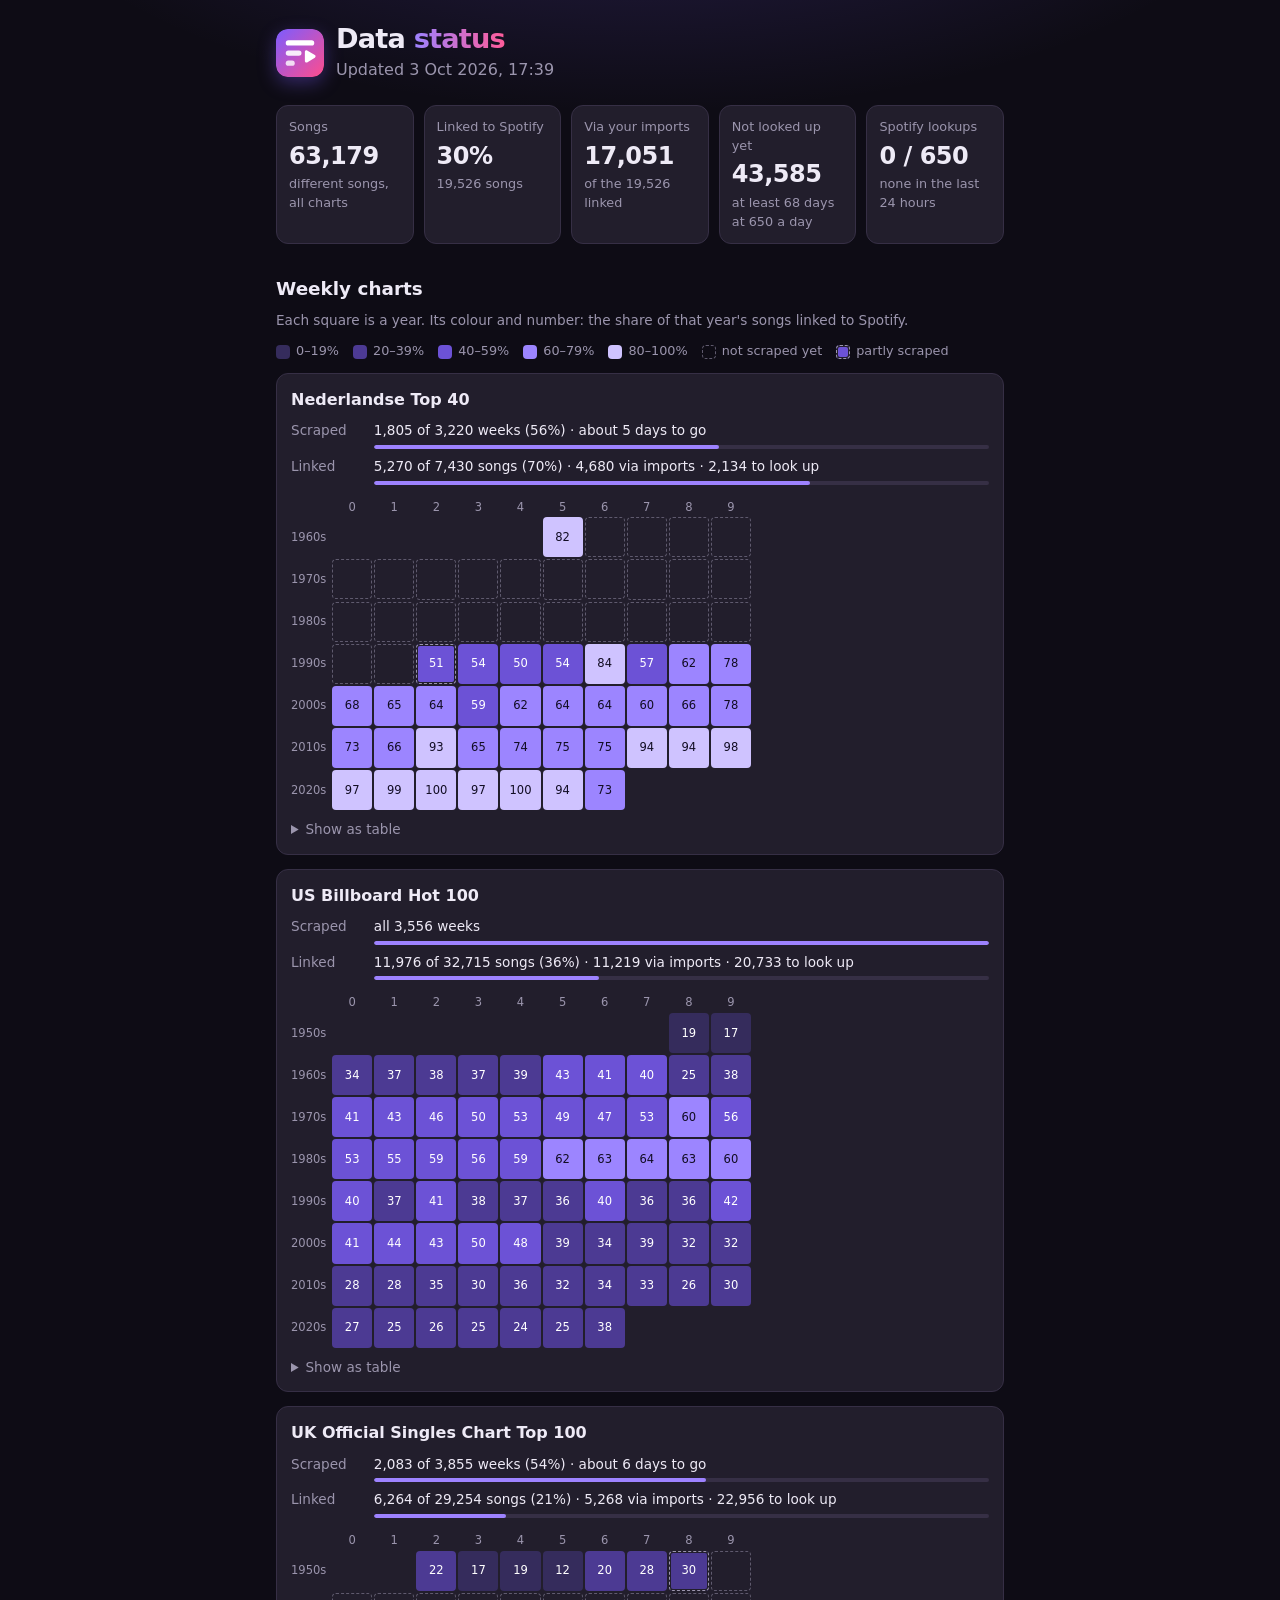
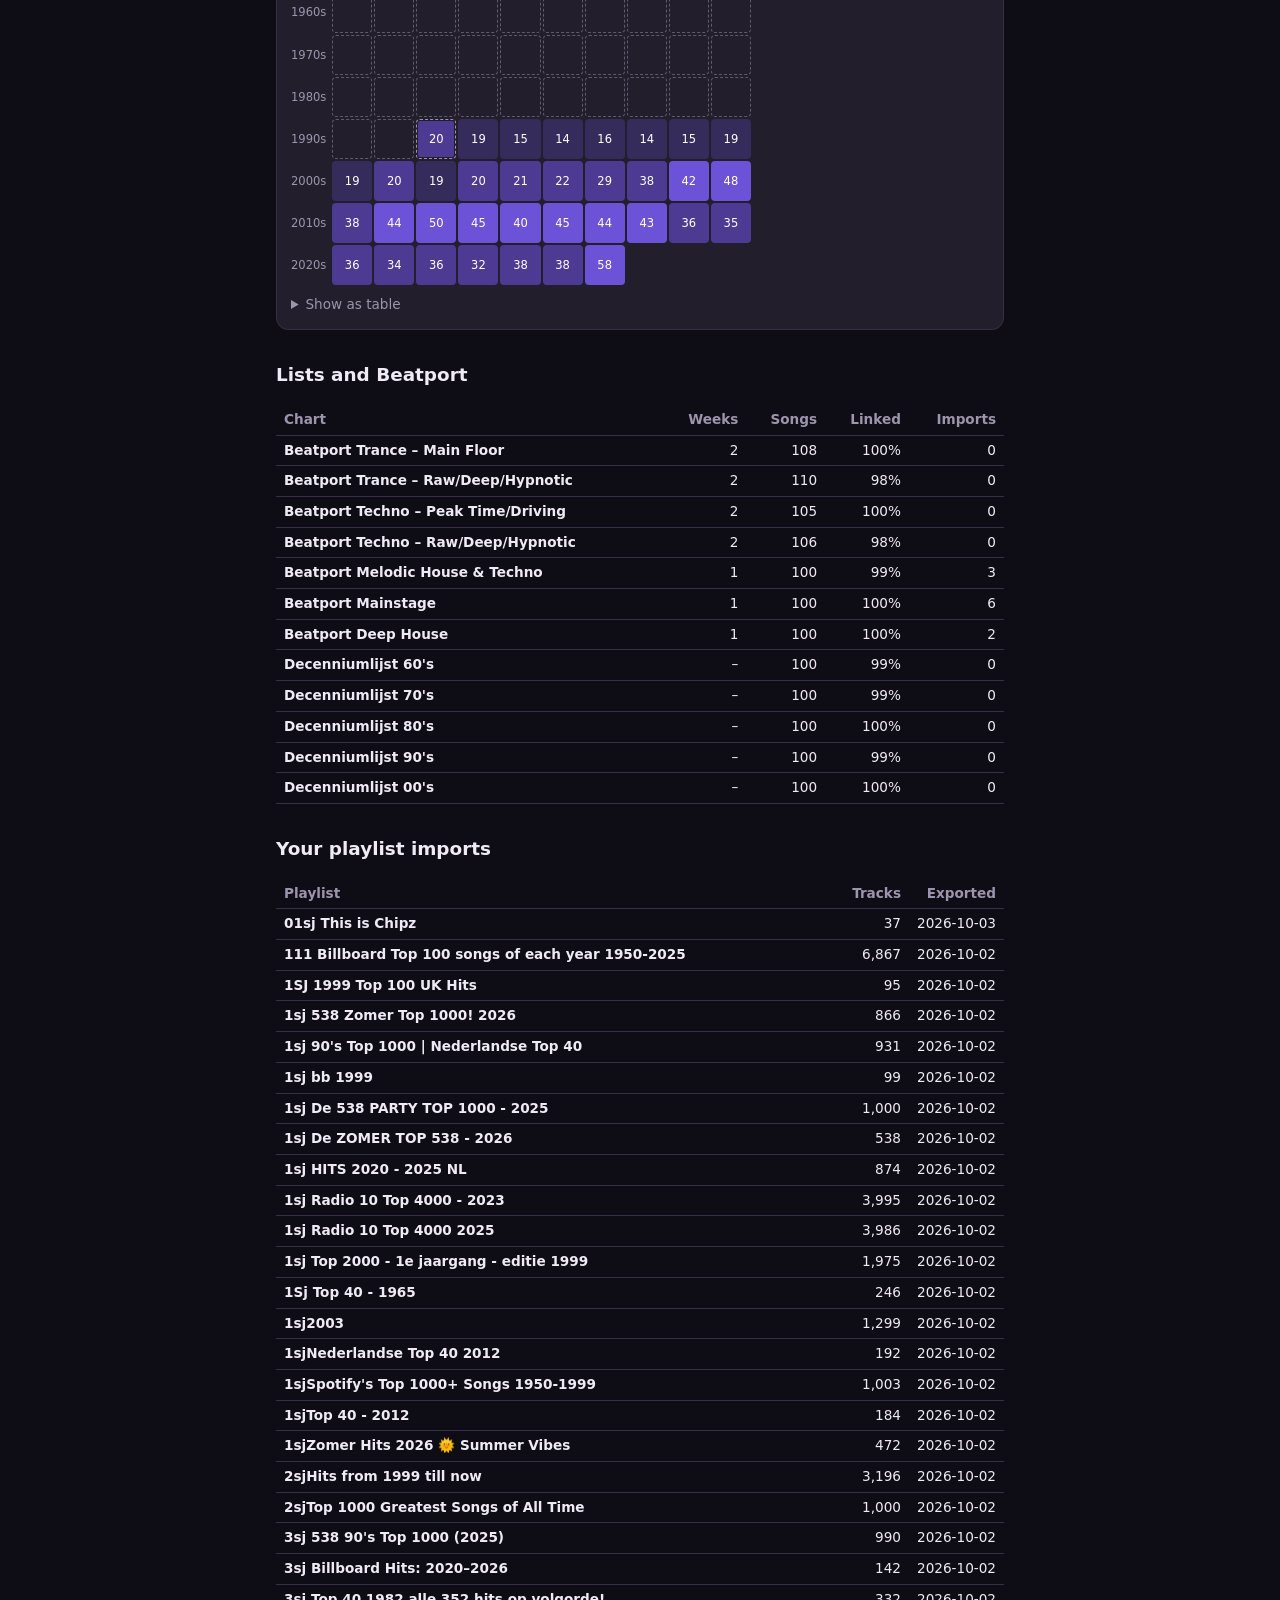
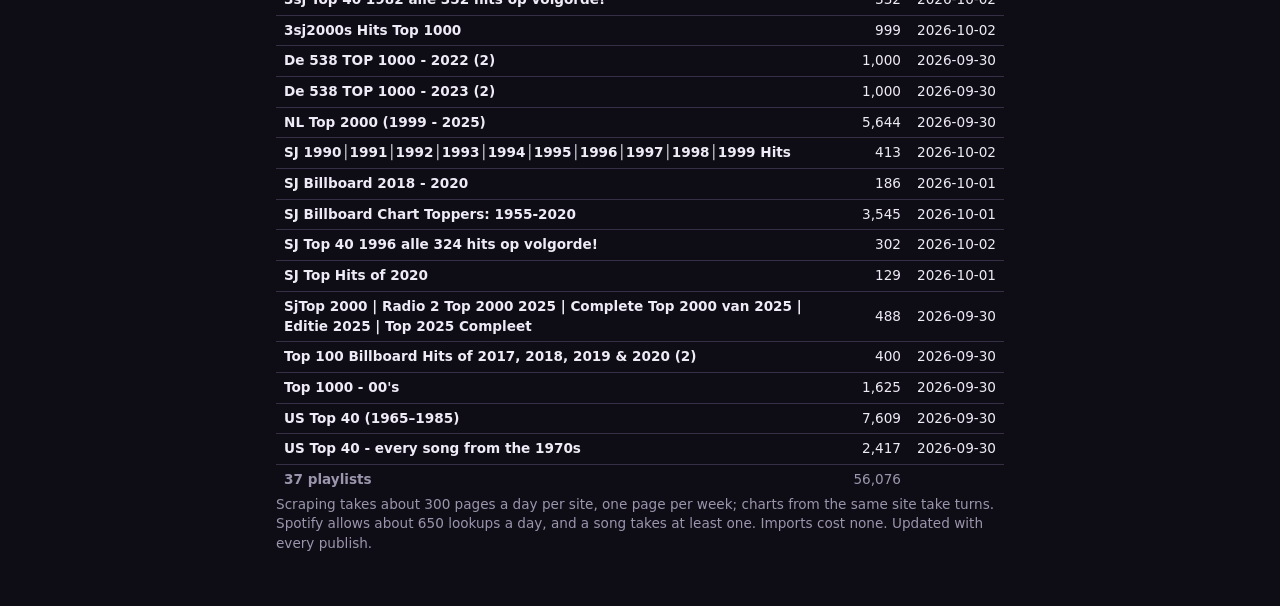
==== status.html @ 544befac "Publish SpotyList (2026-10-03)" ====
<!doctype html>
<html lang="en">
<head>
  <meta charset="utf-8">
  <meta name="viewport" content="width=device-width, initial-scale=1, viewport-fit=cover">
  <title>Data status · SpotyList</title>
  <meta name="robots" content="noindex">
  <link rel="icon" href="logo.svg" type="image/svg+xml">
  <meta name="theme-color" id="theme-color" content="#0e0c15">
  <script>
    // Same theme as the rest of the site (index.html), before first paint.
    var theme = 'dark';
    try { theme = localStorage.getItem('spotylist-theme') || 'dark'; } catch (e) {}
    if (theme === 'light' || theme === 'dark') document.documentElement.dataset.theme = theme;
  </script>
  <link rel="stylesheet" href="style.css">
  <link rel="stylesheet" href="status.css">
  <script type="module" src="status.js"></script>
</head>
<body>
  <header class="top">
    <a class="brand" href="./" title="Back to SpotyList">
      <img class="logo" src="logo.svg" alt="" width="48" height="48">
      <div>
        <h1>Data <span class="wordmark-2">status</span></h1>
        <p class="tagline" id="built">Loading…</p>
      </div>
    </a>
  </header>
  <main id="status">
    <section class="status-tiles" id="tiles" aria-label="Totals"></section>
    <section id="weekly" aria-labelledby="weekly-title">
      <h2 id="weekly-title">Weekly charts</h2>
      <p class="status-note">Each square is a year. Its colour and number: the share of that year's songs linked to Spotify.</p>
      <div class="status-legend" id="legend"></div>
      <div id="weekly-charts"></div>
    </section>
    <section aria-labelledby="lists-title">
      <h2 id="lists-title">Lists and Beatport</h2>
      <div class="status-table-wrap" id="lists"></div>
    </section>
    <section aria-labelledby="imports-title">
      <h2 id="imports-title">Your playlist imports</h2>
      <div class="status-table-wrap" id="imports"></div>
    </section>
    <p class="status-note" id="about"></p>
  </main>
  <div class="status-tip" id="tip" role="tooltip" hidden></div>
</body>
</html>
---- style.css ----
:root {
  /* "Night chart": ink and lavender surfaces, a violet-to-magenta brand. Spotify green
     (--accent) is kept for actions that go to Spotify, so it never reads as Spotify's own UI. */
  --bg: #f7f5fc;
  --surface: #ffffff;
  --text: #17141f;
  --muted: #686379;
  --line: #e7e3f0;
  --brand: #6d4aff;
  --brand-2: #e93d82;
  --brand-text: #ffffff;
  --glow: rgb(124 92 255 / 0.12);
  --art-opacity: 0.13;
  --accent: #1db954;
  --accent-text: #0b3d1e;
  --missing: #a29db0;
  color-scheme: light dark;
}

/* Dark tokens: follow the system unless the viewer forced light, or forced dark. */
@media (prefers-color-scheme: dark) {
  :root:not([data-theme="light"]) {
    --bg: #0e0c15;
    --surface: #221e2c;
    --text: #eeeaf6;
    --muted: #9b95ad;
    --line: #362f45;
    --brand: #9d82ff;
    --brand-2: #ff5c9a;
    --brand-text: #120d24;
    --glow: rgb(124 92 255 / 0.22);
    --art-opacity: 0.2;
    --accent-text: #04140a;
    --missing: #5f5a6e;
  }
}
:root[data-theme="dark"] {
  --bg: #0e0c15;
  --surface: #221e2c;
  --text: #eeeaf6;
  --muted: #9b95ad;
  --line: #362f45;
  --brand: #9d82ff;
  --brand-2: #ff5c9a;
  --brand-text: #120d24;
  --glow: rgb(124 92 255 / 0.22);
  --art-opacity: 0.2;
  --accent-text: #04140a;
  --missing: #5f5a6e;
  color-scheme: dark;
}
:root[data-theme="light"] { color-scheme: light; }

* { box-sizing: border-box; }
/* No double-tap zoom (iOS): tapping the week arrows quickly would zoom in instead of stepping.
   Pinch zoom keeps working. */
html, a, button, select, input, label, summary { touch-action: manipulation; }
[hidden] { display: none !important; }

body {
  margin: 0;
  /* A soft glow behind the header. */
  background: radial-gradient(ellipse 900px 360px at 50% -140px, var(--glow), transparent 70%) no-repeat, var(--bg);
  min-height: 100vh;
  color: var(--text);
  font: 16px/1.45 system-ui, -apple-system, "Segoe UI", Roboto, sans-serif;
}

main, .top, footer { max-width: 760px; margin: 0 auto; padding: 0 16px; }
/* Full screen on a phone (installed app, viewport-fit=cover): keep clear of the notch, the
   status bar and the home indicator. env() is 0 in a normal browser tab. */
main, .top, footer {
  padding-left: max(16px, env(safe-area-inset-left));
  padding-right: max(16px, env(safe-area-inset-right));
}

.top {
  display: flex;
  justify-content: space-between;
  align-items: center;
  gap: 8px 16px;
  padding-top: calc(24px + env(safe-area-inset-top));
  padding-bottom: 16px;
}
.top h1 { margin: 0; font-size: 1.7rem; font-weight: 800; letter-spacing: -0.03em; line-height: 1.1; }
.top h1 .wordmark-2, .pos {
  background: linear-gradient(90deg, var(--brand), var(--brand-2));
  -webkit-background-clip: text;
  background-clip: text;
  color: transparent;
}
/* Ranks: top to bottom, so every number has the same colours (a centred 1 in a wide
   column would otherwise only get the middle of a left-to-right gradient). */
.pos { background-image: linear-gradient(180deg, var(--brand), var(--brand-2)); }
.tagline { margin: 4px 0 0; color: var(--muted); }

.brand { min-width: 0; display: flex; align-items: center; gap: 12px; }
.brand .logo { flex: none; width: 48px; height: 48px; border-radius: 12px; box-shadow: 0 6px 18px rgb(124 92 255 / 0.35); }
:focus-visible { outline: 2px solid var(--brand); outline-offset: 2px; }
.menu { position: relative; flex: none; }
.menu-button { display: grid; place-items: center; padding: 0; width: 44px; height: 44px; background: var(--surface); }
.menu-button[aria-expanded="true"] { border-color: var(--muted); }
.options {
  position: absolute;
  z-index: 10;
  top: calc(100% + 8px);
  right: 0;
  display: grid;
  gap: 14px;
  width: max-content;
  max-width: calc(100vw - 32px);
  padding: 14px;
  background: var(--surface);
  border: 1px solid var(--line);
  border-radius: 12px;
  box-shadow: 0 8px 24px rgb(0 0 0 / 0.18);
}
.option { display: grid; gap: 6px; }
.option-label { font-size: 0.8rem; color: var(--muted); }
.account { display: flex; align-items: center; gap: 10px; }
.account-icon { flex: none; width: 28px; color: var(--muted); }
.account-avatar { flex: none; width: 28px; height: 28px; border-radius: 50%; object-fit: cover; background: var(--line); }
.account-name { flex: 1; font-size: 0.9rem; max-width: 22ch; overflow: hidden; text-overflow: ellipsis; white-space: nowrap; }
.option-note { margin: 0; max-width: 32ch; font-size: 0.85rem; color: var(--muted); }
.import-row { display: flex; gap: 8px; }
.import-row input { flex: 1; min-width: 0; min-height: 40px; padding: 6px 8px; font: inherit; color: var(--text); background: var(--bg); border: 1px solid var(--line); border-radius: 8px; }
.option-version { margin: 0; padding-top: 10px; border-top: 1px solid var(--line); font-size: 0.8rem; color: var(--muted); }
.option-check { display: flex; align-items: center; gap: 8px; font-size: 0.9rem; cursor: pointer; }
.option-check input { width: 18px; height: 18px; accent-color: var(--brand); }
/* Equal-width options, each as wide as the widest label. */
.segmented { display: grid; grid-auto-flow: column; grid-auto-columns: 1fr; border: 1px solid var(--line); border-radius: 8px; background: var(--bg); overflow: hidden; }
.segmented button { min-height: 38px; border: 0; border-radius: 0; background: transparent; font-size: 0.9rem; white-space: nowrap; }
.segmented button + button { border-left: 1px solid var(--line); }
.segmented button[aria-pressed="true"] { background: var(--brand); color: var(--brand-text); font-weight: 600; }

.controls {
  display: flex;
  flex-wrap: wrap;
  gap: 8px 12px;
  align-items: end;
  padding: 12px;
  background: var(--surface);
  border: 1px solid var(--line);
  border-radius: 12px;
  box-shadow: 0 1px 2px rgb(0 0 0 / 0.04);
}
.controls label { display: flex; flex-direction: column; gap: 4px; font-size: 0.8rem; color: var(--muted); }
.controls label:first-child { flex: 1 1 240px; }
select, button { font: inherit; color: var(--text); }
select {
  min-height: 40px;
  padding: 6px 8px;
  background: var(--bg);
  border: 1px solid var(--line);
  border-radius: 8px;
  max-width: 100%;
}
.stepper { display: flex; gap: 4px; }
button {
  min-height: 40px;
  min-width: 40px;
  padding: 6px 12px;
  background: var(--bg);
  border: 1px solid var(--line);
  border-radius: 8px;
  cursor: pointer;
}
button:disabled { opacity: 0.4; cursor: default; }
button.primary { background: var(--accent); border-color: var(--accent); color: var(--accent-text); font-weight: 600; }
.icon-button { display: grid; place-items: center; padding: 0; width: 44px; height: 44px; border-radius: 50%; }
.actions { display: flex; gap: 8px; }

/* Title left, actions (copy / +) top right, also on phones: the title wraps instead. */
.list-head { display: flex; justify-content: space-between; align-items: flex-start; gap: 12px; margin: 20px 0 8px; }
.list-head > div:first-child { min-width: 0; }
.actions { flex: none; }
.list-head h2 { margin: 0; font-size: 1.25rem; letter-spacing: -0.01em; }
.meta { margin: 2px 0 0; color: var(--muted); font-size: 0.9rem; }
.meta a { color: inherit; }
.hint { margin: 0 0 8px; padding: 8px 12px; border-radius: 8px; background: var(--surface); border: 1px solid var(--line); font-size: 0.9rem; }
.hint a, .link-button { color: var(--brand); font-weight: 600; }
.link-button { min-height: 0; min-width: 0; padding: 0; border: 0; background: none; font-size: inherit; text-decoration: underline; cursor: pointer; white-space: nowrap; }
.link-button svg { vertical-align: -2px; margin-right: 4px; }
.status { color: var(--muted); margin: 8px 0; }
.status:empty { display: none; }

.tracks { --pos-digits: 3; list-style: none; margin: 0; padding: 0; }
.tracks li { border-bottom: 1px solid var(--line); display: flex; align-items: center; }
.tracks li > a.track { flex: 1; min-width: 0; }
.tracks a.fix { flex: none; margin-left: 4px; padding: 6px 10px; font-size: 0.8rem; color: var(--muted); border: 1px solid var(--line); border-radius: 6px; text-decoration: none; }
.tracks a.fix:hover, .tracks a.fix:focus-visible { background: var(--surface); color: inherit; }
.tracks a.track {
  display: grid;
  /* Rank column as wide as the list's longest number (1ch per tabular digit, a little more
     for the bold weight); numbers centred in it, so a 1 in a Top 100 has no wide gap. */
  grid-template-columns: calc(var(--pos-digits) * 1.08ch) 48px 1fr auto;
  align-items: center;
  gap: 12px;
  padding: 8px 4px;
  color: inherit;
  text-decoration: none;
  border-radius: 8px;
}
.tracks a.track:hover, .tracks a.track:focus-visible { background: var(--surface); }
.pos { text-align: center; font-variant-numeric: tabular-nums; font-weight: 700; }
.cover { width: 48px; height: 48px; border-radius: 6px; background: var(--line); object-fit: cover; }
img.cover { box-shadow: 0 2px 6px rgb(0 0 0 / 0.25); }
span.cover { display: grid; place-items: center; color: var(--text); }
span.cover svg { width: 45%; height: 45%; opacity: 0.25; }
.names { min-width: 0; }
.names .title, .names .artist { display: block; overflow: hidden; text-overflow: ellipsis; white-space: nowrap; }
.names .artist { color: var(--muted); font-size: 0.9rem; }
.go { font-size: 0.8rem; color: var(--muted); white-space: nowrap; }
.missing .names, .missing .go { color: var(--missing); }

/* Background art (site/art.js): faint, strongest at the top and gone by 60% of the screen,
   so song text keeps full contrast. */
.backdrop {
  position: fixed;
  inset: 0;
  z-index: -1;
  pointer-events: none;
  opacity: var(--art-opacity);
  -webkit-mask-image: linear-gradient(to bottom, #000 0, #000 18%, transparent 60%);
  mask-image: linear-gradient(to bottom, #000 0, #000 18%, transparent 60%);
}
.backdrop svg, .card-art svg { width: 100%; height: 100%; display: block; }

/* Home */
section.home { margin-top: 20px; }
.hero { padding: 8px 0 4px; }
.steps { display: flex; flex-wrap: wrap; gap: 8px; list-style: none; margin: 0; padding: 0; counter-reset: step; }
.steps li {
  counter-increment: step;
  display: flex; align-items: center; gap: 8px;
  padding: 8px 14px 8px 8px;
  border: 1px solid var(--line); border-radius: 999px; background: var(--surface);
  font-size: 0.9rem; color: var(--muted);
}
.steps li strong { color: var(--text); font-weight: 600; }
.steps li::before {
  content: counter(step);
  display: grid; place-items: center; width: 24px; height: 24px; border-radius: 50%;
  background: linear-gradient(135deg, var(--brand), var(--brand-2)); color: #fff; font-weight: 700; font-size: 0.8rem;
}
.section-title { margin: 32px 0 12px; font-size: 1.25rem; letter-spacing: -0.01em; }
.section-head { display: flex; flex-wrap: wrap; align-items: baseline; justify-content: space-between; gap: 8px; }
.section-head .section-title { margin-bottom: 0; }
.section-head button { min-height: 36px; font-size: 0.9rem; }
.section-actions { display: flex; gap: 8px; }
.section-head .icon-only { display: grid; place-items: center; width: 36px; padding: 0; }
/* A new year fades in when the years turn by themselves (renderHistory). */
@media (prefers-reduced-motion: no-preference) {
  .cards.turned { animation: fade-in 0.4s ease-out; }
}
@keyframes fade-in { from { opacity: 0; } }
.section-sub { margin: 4px 0 12px; color: var(--muted); font-size: 0.9rem; }
.cards { display: grid; grid-template-columns: repeat(auto-fill, minmax(290px, 1fr)); gap: 12px; }
.card {
  display: flex; flex-direction: column;
  background: var(--surface); border: 1px solid var(--line); border-radius: 14px; overflow: hidden;
  box-shadow: 0 1px 2px rgb(0 0 0 / 0.04);
}
.card-head { position: relative; display: grid; padding: 14px 14px 10px; color: inherit; text-decoration: none; isolation: isolate; }
.card-art { position: absolute; inset: 0; z-index: -1; opacity: 0.35; -webkit-mask-image: linear-gradient(to bottom, #000, transparent); mask-image: linear-gradient(to bottom, #000, transparent); }
.card-group { font-size: 0.75rem; text-transform: uppercase; letter-spacing: 0.06em; color: var(--muted); }
.card-title { font-size: 1.1rem; font-weight: 700; letter-spacing: -0.01em; }
.card-period { font-size: 0.85rem; color: var(--muted); }
.card-head:hover .card-title { text-decoration: underline; }
.tracks.mini { padding: 0 6px; }
.tracks.mini li:last-child { border-bottom: 0; }
.tracks.mini a.track { grid-template-columns: calc(var(--pos-digits) * 1.08ch) 40px 1fr; gap: 10px; padding: 6px 4px; }
.tracks.mini .cover { width: 40px; height: 40px; }
.tracks.mini .go { display: none; }
.tracks.mini .names .title { font-size: 0.95rem; }
.card-more { margin-top: auto; padding: 10px 14px 12px; font-size: 0.85rem; font-weight: 600; color: var(--brand); text-decoration: none; }
.card-more:hover { text-decoration: underline; }

footer { padding-top: 32px; padding-bottom: calc(32px + env(safe-area-inset-bottom)); color: var(--muted); font-size: 0.8rem; }
footer a { color: inherit; }

@media (max-width: 520px) {
  .brand { gap: 10px; }
  .brand .logo { width: 40px; height: 40px; border-radius: 10px; }
  .top h1 { font-size: 1.45rem; }
  .tagline { font-size: 0.9rem; }
  .tracks a.track { grid-template-columns: calc(var(--pos-digits) * 1.08ch) 40px 1fr; gap: 8px; padding: 8px 0; }
  .pos { font-size: 0.9rem; }
  .cover { width: 40px; height: 40px; }
  .go { display: none; }
}

/* beatport.html */
a.brand.home { color: inherit; text-decoration: none; }
.prose { line-height: 1.6; }
.prose h2 { font-size: 1.1rem; margin: 24px 0 8px; }
.prose a { color: inherit; }
.bookmarklet {
  display: inline-block;
  padding: 10px 16px;
  border-radius: 8px;
  background: linear-gradient(90deg, var(--brand), var(--brand-2));
  color: #fff !important;
  font-weight: 600;
  text-decoration: none;
  cursor: grab;
}
---- status.css ----
/* Data status page (status.html). % linked uses one violet ramp, light to dark on a light
   surface and dark to light on a dark one; each step keeps its label readable (--seq-ink). */
:root {
  --seq-1: #ebe5ff; --seq-2: #cbbcff; --seq-3: #a18aff; --seq-4: #7a5af5; --seq-5: #5234cc;
  --seq-ink-1: #17141f; --seq-ink-2: #17141f; --seq-ink-3: #17141f; --seq-ink-4: #ffffff; --seq-ink-5: #ffffff;
}
@media (prefers-color-scheme: dark) {
  :root:not([data-theme="light"]) {
    --seq-1: #352c5c; --seq-2: #4c3a93; --seq-3: #6c52d6; --seq-4: #9c85ff; --seq-5: #cfc3ff;
    --seq-ink-1: #ffffff; --seq-ink-2: #ffffff; --seq-ink-3: #ffffff; --seq-ink-4: #120d24; --seq-ink-5: #120d24;
  }
}
:root[data-theme="dark"] {
  --seq-1: #352c5c; --seq-2: #4c3a93; --seq-3: #6c52d6; --seq-4: #9c85ff; --seq-5: #cfc3ff;
  --seq-ink-1: #ffffff; --seq-ink-2: #ffffff; --seq-ink-3: #ffffff; --seq-ink-4: #120d24; --seq-ink-5: #120d24;
}

header.top .brand { color: inherit; text-decoration: none; }
#status { padding-bottom: calc(40px + env(safe-area-inset-bottom)); }
#status h2 { margin: 32px 0 8px; font-size: 1.15rem; }
.status-note { margin: 0 0 12px; font-size: 0.85rem; color: var(--muted); }

.status-tiles { display: grid; grid-template-columns: repeat(auto-fit, minmax(130px, 1fr)); gap: 10px; margin-top: 8px; }
.status-tile { display: grid; gap: 2px; align-content: start; padding: 12px; background: var(--surface); border: 1px solid var(--line); border-radius: 12px; }
.status-tile-label { font-size: 0.8rem; color: var(--muted); }
.status-tile-value { font-size: 1.5rem; font-weight: 800; letter-spacing: -0.02em; font-variant-numeric: tabular-nums; }
.status-tile-note { font-size: 0.8rem; color: var(--muted); }

.status-legend { display: flex; flex-wrap: wrap; gap: 6px 14px; margin-bottom: 12px; font-size: 0.8rem; color: var(--muted); }
.status-key { display: inline-flex; align-items: center; gap: 6px; }
.status-swatch { width: 14px; height: 14px; border-radius: 4px; }

.status-chart { margin-bottom: 14px; padding: 14px; background: var(--surface); border: 1px solid var(--line); border-radius: 12px; }
.status-chart h3 { margin: 0 0 10px; font-size: 1rem; }
.status-facts { display: grid; gap: 8px; margin-bottom: 14px; }
.status-fact { display: grid; grid-template-columns: 5.5em 1fr; gap: 4px 8px; font-size: 0.85rem; }
.status-fact-label { color: var(--muted); }
.status-bar { grid-column: 2; height: 4px; border-radius: 2px; background: var(--line); overflow: hidden; }
.status-bar-fill { display: block; height: 100%; border-radius: 2px; background: var(--brand); }

/* One row per decade, one square per year. */
.status-grid { display: grid; grid-template-columns: 3.4em repeat(10, minmax(0, 1fr)); gap: 2px; max-width: 460px; font-size: 0.72rem; font-variant-numeric: tabular-nums; }
.status-col, .status-row { display: grid; place-items: center; color: var(--muted); }
.status-row { justify-items: start; }
.status-cell { display: grid; place-items: center; aspect-ratio: 1; border-radius: 4px; cursor: default; user-select: none; }
.status-cell[data-year]:hover { outline: 2px solid var(--text); outline-offset: -2px; }
.status-cell.none { visibility: hidden; }
.status-cell.missing, .status-swatch.missing { border: 1px dashed var(--missing); }
.status-cell.partial, .status-swatch.partial { box-shadow: inset 0 0 0 2px var(--surface); outline: 1px dashed var(--muted); outline-offset: -1px; }
.s1 { background: var(--seq-1); color: var(--seq-ink-1); }
.s2 { background: var(--seq-2); color: var(--seq-ink-2); }
.s3 { background: var(--seq-3); color: var(--seq-ink-3); }
.s4 { background: var(--seq-4); color: var(--seq-ink-4); }
.s5 { background: var(--seq-5); color: var(--seq-ink-5); }

.status-tip { position: fixed; z-index: 20; display: grid; gap: 2px; max-width: 260px; padding: 8px 10px; font-size: 0.8rem; color: var(--text); background: var(--surface); border: 1px solid var(--line); border-radius: 8px; box-shadow: 0 8px 24px rgb(0 0 0 / 0.25); pointer-events: none; }

.status-details { margin-top: 10px; font-size: 0.85rem; }
.status-details summary { cursor: pointer; color: var(--muted); }
.status-table-wrap { overflow-x: auto; }
.status-table { width: 100%; margin-top: 8px; border-collapse: collapse; font-size: 0.85rem; font-variant-numeric: tabular-nums; }
.status-table th, .status-table td { padding: 5px 8px; border-bottom: 1px solid var(--line); text-align: right; white-space: nowrap; }
.status-table th:first-child { text-align: left; white-space: normal; font-weight: 600; }
.status-table thead th { font-weight: 600; color: var(--muted); }
.status-table tfoot th, .status-table tfoot td { border-bottom: 0; color: var(--muted); }
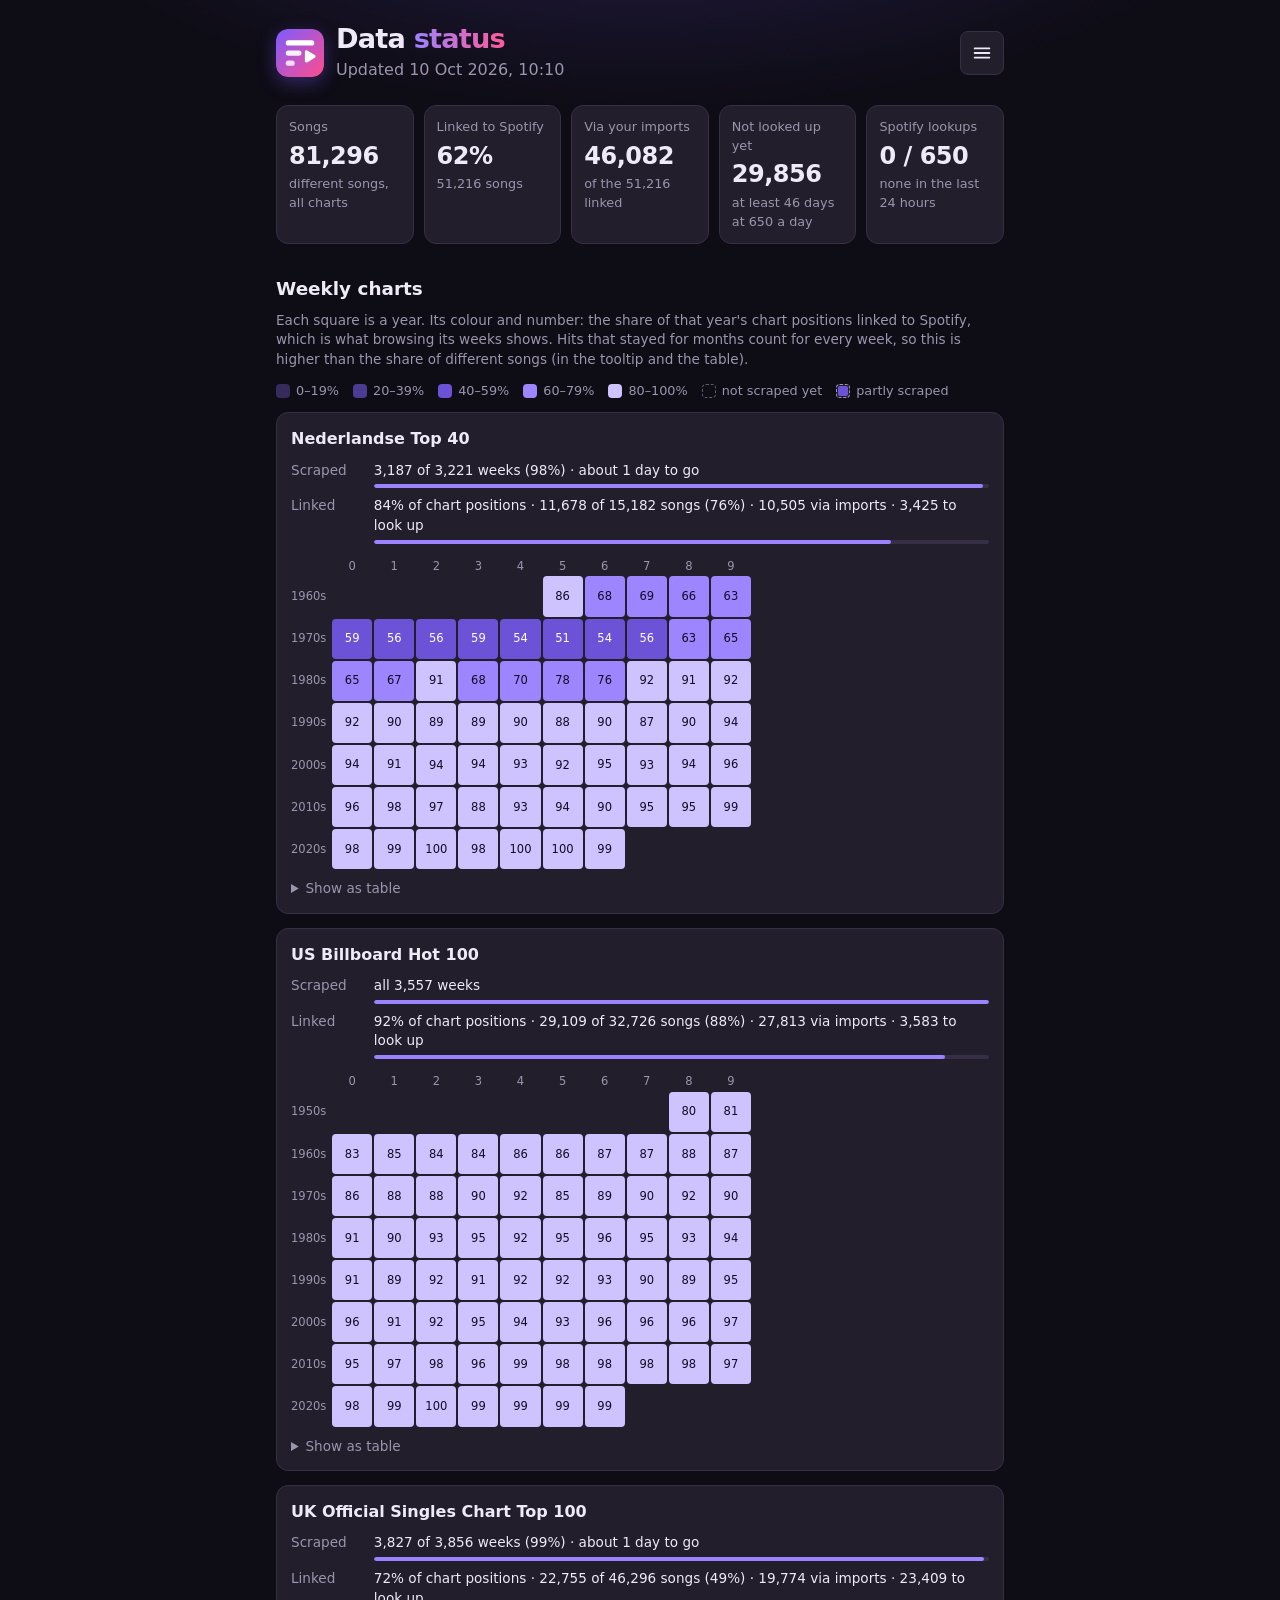
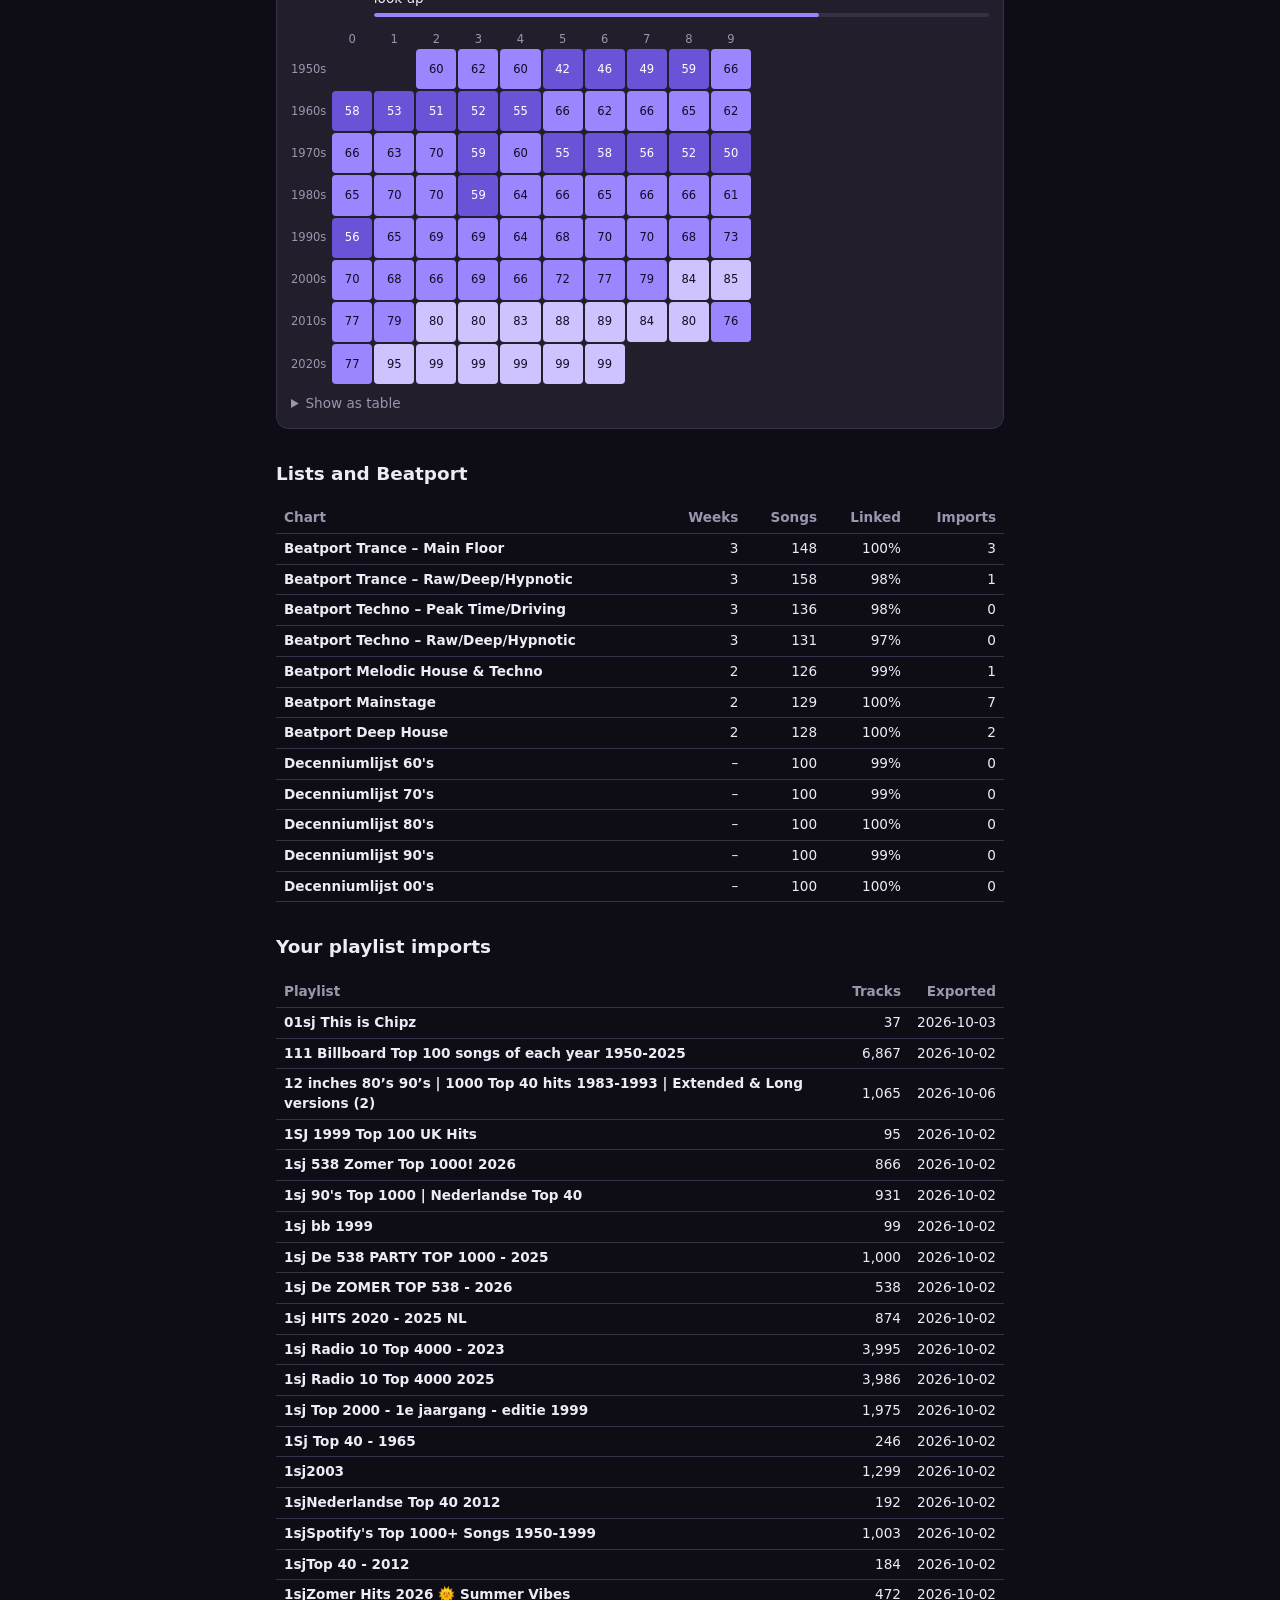
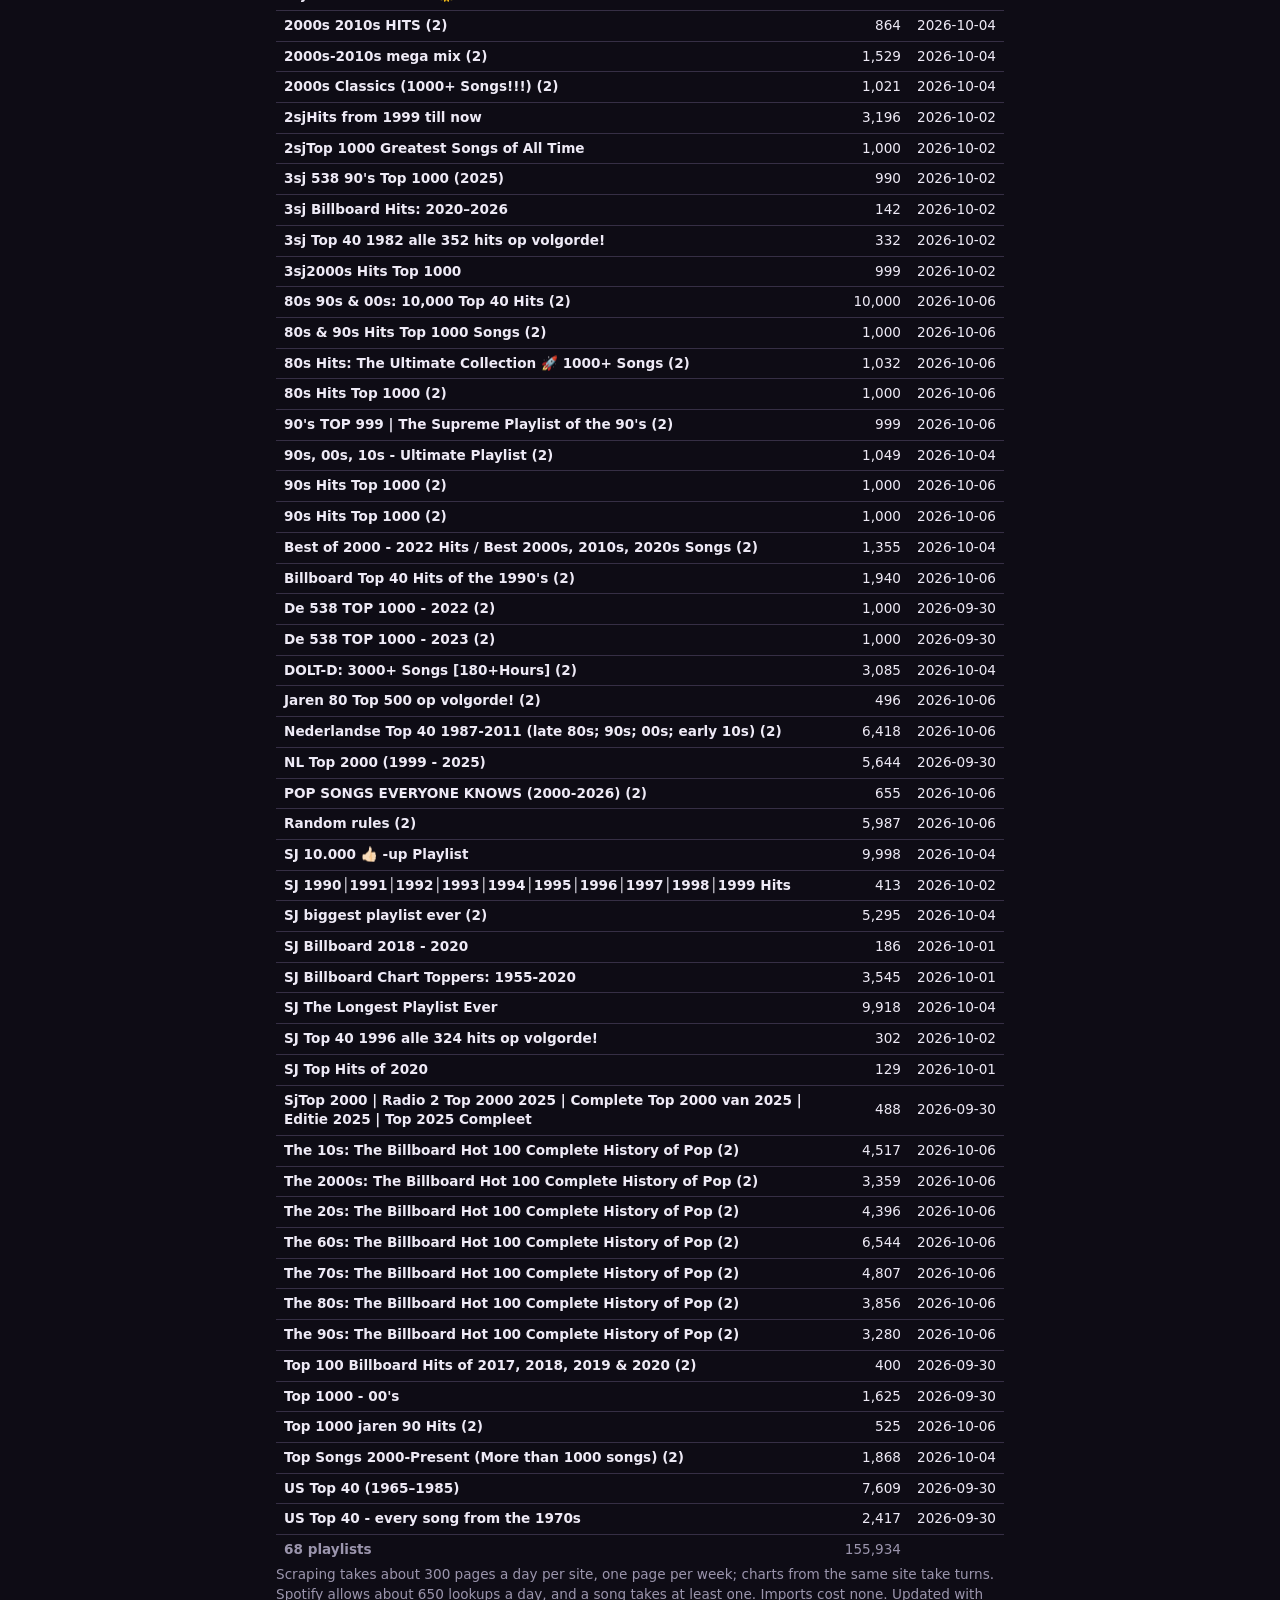
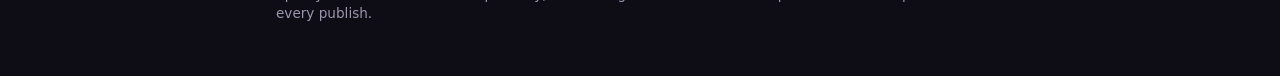
==== commit 2fd88741: "Publish SpotyList (2026-10-10)" ====
--- a/status.html
+++ b/status.html
@@ -14,6 +14,7 @@
     if (theme === 'light' || theme === 'dark') document.documentElement.dataset.theme = theme;
   </script>
   <link rel="stylesheet" href="style.css">
+  <script type="module" src="menu.js"></script>
   <link rel="stylesheet" href="status.css">
   <script type="module" src="status.js"></script>
 </head>
@@ -26,12 +27,13 @@
         <p class="tagline" id="built">Loading…</p>
       </div>
     </a>
+    <div class="menu" id="menu-root" data-page="status"></div>
   </header>
   <main id="status">
     <section class="status-tiles" id="tiles" aria-label="Totals"></section>
     <section id="weekly" aria-labelledby="weekly-title">
       <h2 id="weekly-title">Weekly charts</h2>
-      <p class="status-note">Each square is a year. Its colour and number: the share of that year's songs linked to Spotify.</p>
+      <p class="status-note">Each square is a year. Its colour and number: the share of that year's chart positions linked to Spotify, which is what browsing its weeks shows. Hits that stayed for months count for every week, so this is higher than the share of different songs (in the tooltip and the table).</p>
       <div class="status-legend" id="legend"></div>
       <div id="weekly-charts"></div>
     </section>
--- a/style.css
+++ b/style.css
@@ -50,6 +50,14 @@
   color-scheme: dark;
 }
 :root[data-theme="light"] { color-scheme: light; }
+
+/* One fixed hue per country in charts (stories, song history), validated as a set (colour-blind
+   and normal vision, all pairs) for each mode; lines also carry a label. */
+:root { --c-nl: #eb6834; --c-uk: #2a78d6; --c-us: #1baf7a; }
+@media (prefers-color-scheme: dark) {
+  :root:not([data-theme="light"]) { --c-nl: #d95926; --c-uk: #3987e5; --c-us: #199e70; }
+}
+:root[data-theme="dark"] { --c-nl: #d95926; --c-uk: #3987e5; --c-us: #199e70; }
 
 * { box-sizing: border-box; }
 /* No double-tap zoom (iOS): tapping the week arrows quickly would zoom in instead of stepping.
@@ -228,21 +236,6 @@
 
 /* Home */
 section.home { margin-top: 20px; }
-.hero { padding: 8px 0 4px; }
-.steps { display: flex; flex-wrap: wrap; gap: 8px; list-style: none; margin: 0; padding: 0; counter-reset: step; }
-.steps li {
-  counter-increment: step;
-  display: flex; align-items: center; gap: 8px;
-  padding: 8px 14px 8px 8px;
-  border: 1px solid var(--line); border-radius: 999px; background: var(--surface);
-  font-size: 0.9rem; color: var(--muted);
-}
-.steps li strong { color: var(--text); font-weight: 600; }
-.steps li::before {
-  content: counter(step);
-  display: grid; place-items: center; width: 24px; height: 24px; border-radius: 50%;
-  background: linear-gradient(135deg, var(--brand), var(--brand-2)); color: #fff; font-weight: 700; font-size: 0.8rem;
-}
 .section-title { margin: 32px 0 12px; font-size: 1.25rem; letter-spacing: -0.01em; }
 .section-head { display: flex; flex-wrap: wrap; align-items: baseline; justify-content: space-between; gap: 8px; }
 .section-head .section-title { margin-bottom: 0; }
@@ -305,3 +298,70 @@
   text-decoration: none;
   cursor: grab;
 }
+
+/* "Did you know?" on the home page. */
+.fact { margin-top: 0; padding: 14px 16px; background: var(--surface); border: 1px solid var(--line); border-left: 3px solid var(--brand); border-radius: 12px; }
+.fact-label { margin: 0 0 4px; font-size: 0.75rem; font-weight: 700; letter-spacing: 0.06em; text-transform: uppercase; color: var(--muted); }
+.fact-text { margin: 0; font-size: 1rem; line-height: 1.45; }
+.fact-actions { display: flex; flex-wrap: wrap; gap: 6px 16px; margin: 8px 0 0; font-size: 0.9rem; }
+.fact-link { color: var(--brand); font-weight: 600; }
+.list-head { flex-wrap: wrap; }
+.list-about { flex-basis: 100%; max-width: 60ch; margin-top: -4px; }
+
+/* Badges before the artist in a chart list: new this week, back after years, long runner, Christmas. */
+.badge { display: inline-block; margin-right: 6px; padding: 0 6px; border: 1px solid var(--line); border-radius: 999px; font-size: 0.68rem; font-weight: 700; line-height: 1.5; letter-spacing: 0.02em; color: var(--muted); vertical-align: 2px; white-space: nowrap; }
+.badge-new { color: var(--brand); border-color: var(--brand); }
+.badge-back { color: var(--brand-2); border-color: var(--brand-2); }
+.badge-xmas { border: 0; padding: 0; font-size: 0.85rem; vertical-align: 0; }
+/* Country flag of a local hit (app.js localFlag): charted in one country only. */
+.flag { display: inline-block; width: 16px; height: 11px; margin-right: 5px; vertical-align: -1px; border-radius: 2px; overflow: hidden; box-shadow: 0 0 0 1px var(--line); }
+.flag svg { display: block; width: 100%; height: 100%; }
+
+/* The song(s) a "Did you know?" fact is about, when followed from it. */
+.tracks li.spot { background: color-mix(in srgb, var(--brand) 14%, transparent); border-radius: 10px; }
+@media (prefers-reduced-motion: no-preference) {
+  .tracks li.spot { animation: spot-in 1.4s ease-out; }
+}
+@keyframes spot-in { from { background: color-mix(in srgb, var(--brand) 38%, transparent); } }
+
+/* Pages at the top of the ☰ menu (menu.js): an icon, a name and what is there. */
+.menu-nav { display: grid; gap: 4px; margin: -4px -4px 2px; padding-bottom: 12px; border-bottom: 1px solid var(--line); }
+.nav-row { display: flex; align-items: center; gap: 12px; padding: 8px 10px; border-radius: 10px; color: var(--text); text-decoration: none; }
+.nav-row:hover { background: var(--bg); }
+.nav-row[aria-current="page"] { background: color-mix(in srgb, var(--brand) 14%, transparent); }
+.nav-icon { flex: none; width: 36px; height: 36px; padding: 7px; border-radius: 10px; color: var(--brand-text); background: linear-gradient(135deg, var(--brand), var(--brand-2)); }
+.nav-row strong { display: block; font-size: 0.95rem; }
+.nav-row small { display: block; font-size: 0.8rem; color: var(--muted); }
+
+/* Song history: the button on a chart row, and the panel it opens (history.js). */
+.history-btn { flex: none; display: grid; place-items: center; width: 40px; height: 40px; margin-left: 2px; padding: 0; border: 0; border-radius: 10px; background: transparent; color: var(--muted); cursor: pointer; }
+.history-btn:hover, .history-btn:focus-visible { background: var(--surface); color: var(--brand); }
+.tracks.mini .history-btn { display: none; }
+dialog.history { width: min(560px, calc(100vw - 24px)); max-height: min(86vh, 760px); padding: 0; border: 1px solid var(--line); border-radius: 16px; background: var(--surface); color: var(--text); box-shadow: 0 16px 48px rgb(0 0 0 / 0.35); }
+dialog.history::backdrop { background: rgb(0 0 0 / 0.5); }
+@media (max-width: 520px) {
+  /* A sheet from the bottom on a phone. */
+  dialog.history { width: 100vw; max-width: 100vw; margin: auto 0 0; border-radius: 16px 16px 0 0; padding-bottom: env(safe-area-inset-bottom); }
+}
+.history-head { display: grid; grid-template-columns: 48px 1fr 40px; gap: 12px; align-items: center; padding: 14px 14px 10px; border-bottom: 1px solid var(--line); }
+.history-head .cover { width: 48px; height: 48px; border-radius: 8px; background: var(--line); object-fit: cover; }
+.history-names { min-width: 0; display: grid; }
+.history-names strong, .history-names span { overflow: hidden; text-overflow: ellipsis; white-space: nowrap; }
+.history-names span { color: var(--muted); font-size: 0.9rem; }
+.history-close { width: 40px; height: 40px; padding: 0; border: 0; border-radius: 10px; background: transparent; color: var(--muted); font-size: 1.6rem; line-height: 1; cursor: pointer; }
+.history-close:hover { background: var(--bg); color: var(--text); }
+.history-body { padding: 4px 16px 16px; overflow-y: auto; }
+.history-note { margin: 10px 0; color: var(--muted); font-size: 0.9rem; }
+.history-chart { margin-top: 14px; }
+.history-chart-head { margin: 0 0 4px; font-size: 0.9rem; }
+.history-key { display: inline-block; width: 10px; height: 10px; margin-right: 6px; border-radius: 3px; }
+.history-key.nl { background: var(--c-nl); } .history-key.uk { background: var(--c-uk); } .history-key.us { background: var(--c-us); }
+.history-curve { display: block; width: 100%; height: 64px; }
+.history-curve path { fill: none; stroke-width: 2; stroke-linejoin: round; stroke-linecap: round; }
+.history-curve path.nl { stroke: var(--c-nl); } .history-curve path.uk { stroke: var(--c-uk); } .history-curve path.us { stroke: var(--c-us); }
+.history-curve .top-line { stroke: var(--line); stroke-dasharray: 3 4; vector-effect: non-scaling-stroke; }
+.history-curve .base-line { stroke: var(--line); vector-effect: non-scaling-stroke; }
+.history-links { margin: 4px 0 0; font-size: 0.85rem; color: var(--muted); }
+.history-links a { color: var(--brand); font-weight: 600; }
+.history-axis { display: flex; justify-content: space-between; gap: 8px; margin: 10px 0 0; font-size: 0.75rem; color: var(--muted); }
+.history-play { display: inline-block; margin-top: 16px; padding: 10px 16px; border-radius: 999px; background: var(--accent); color: var(--accent-text); font-weight: 700; text-decoration: none; }
